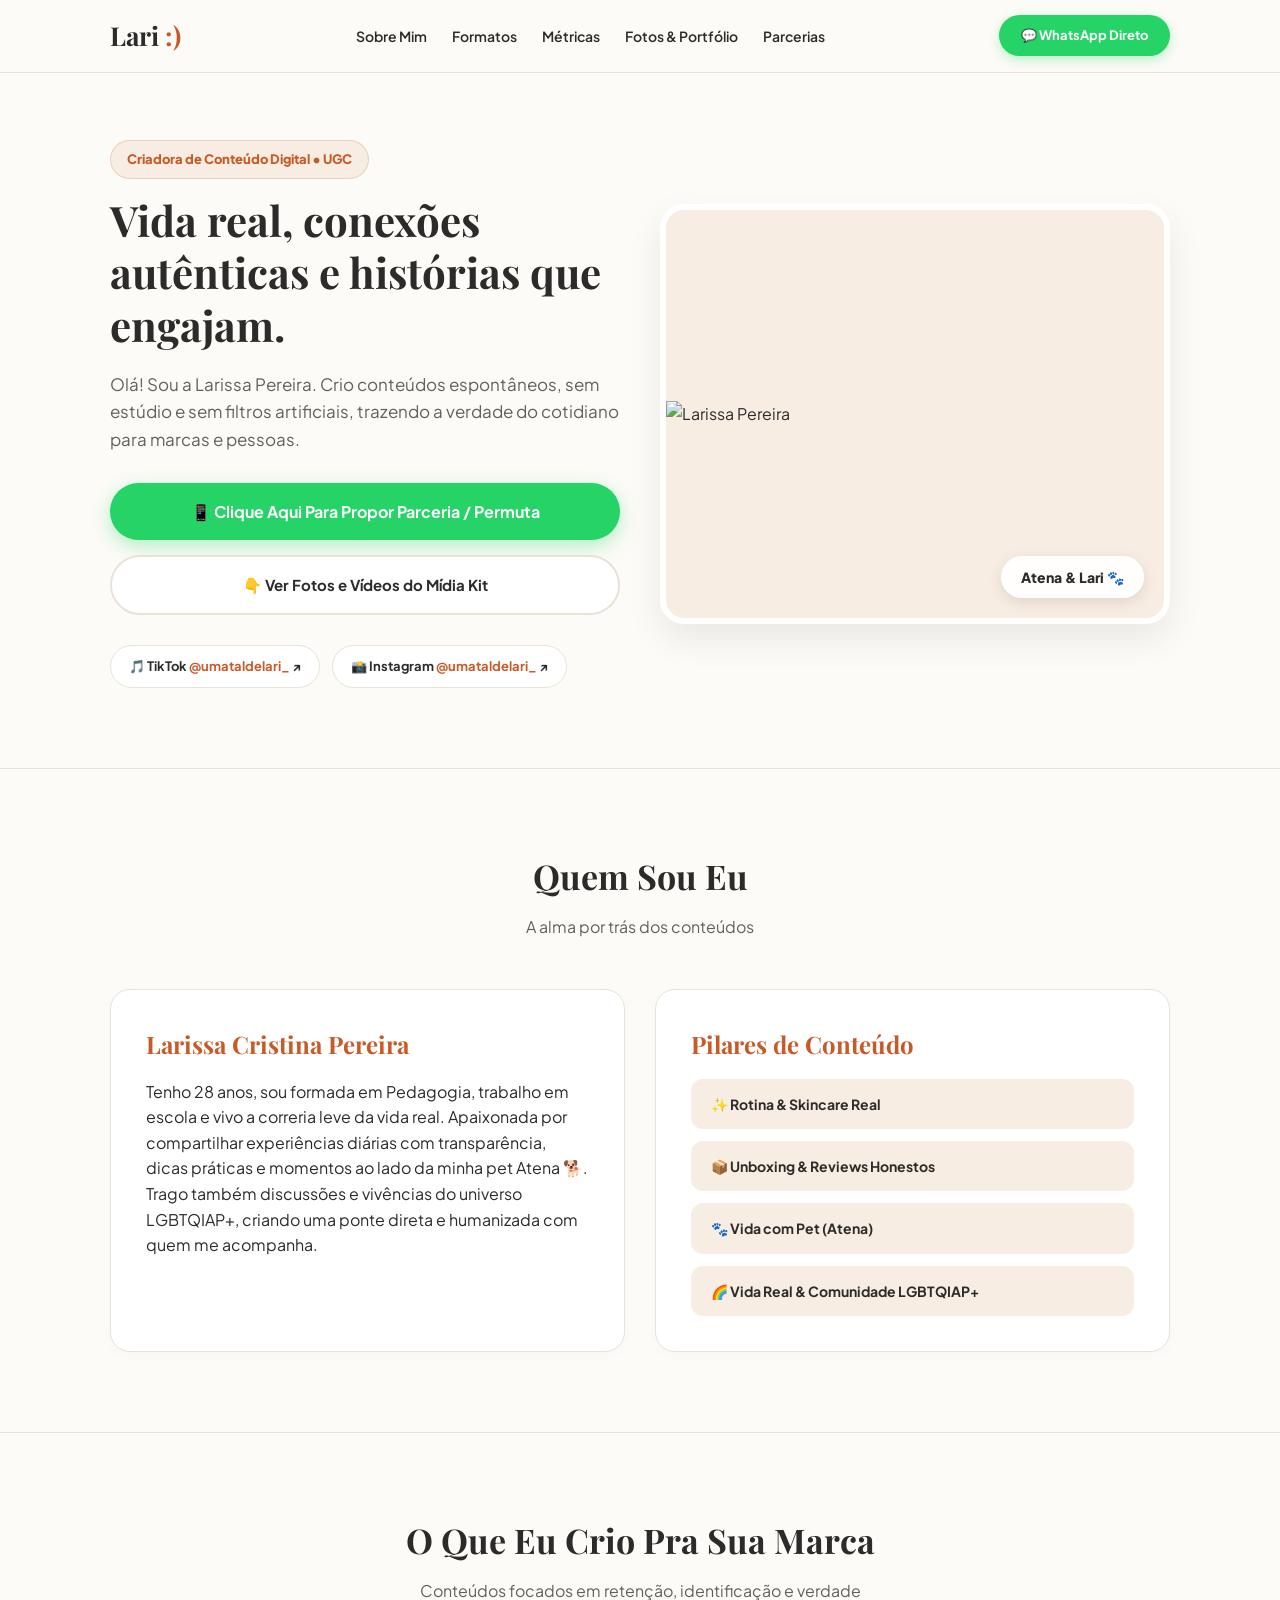
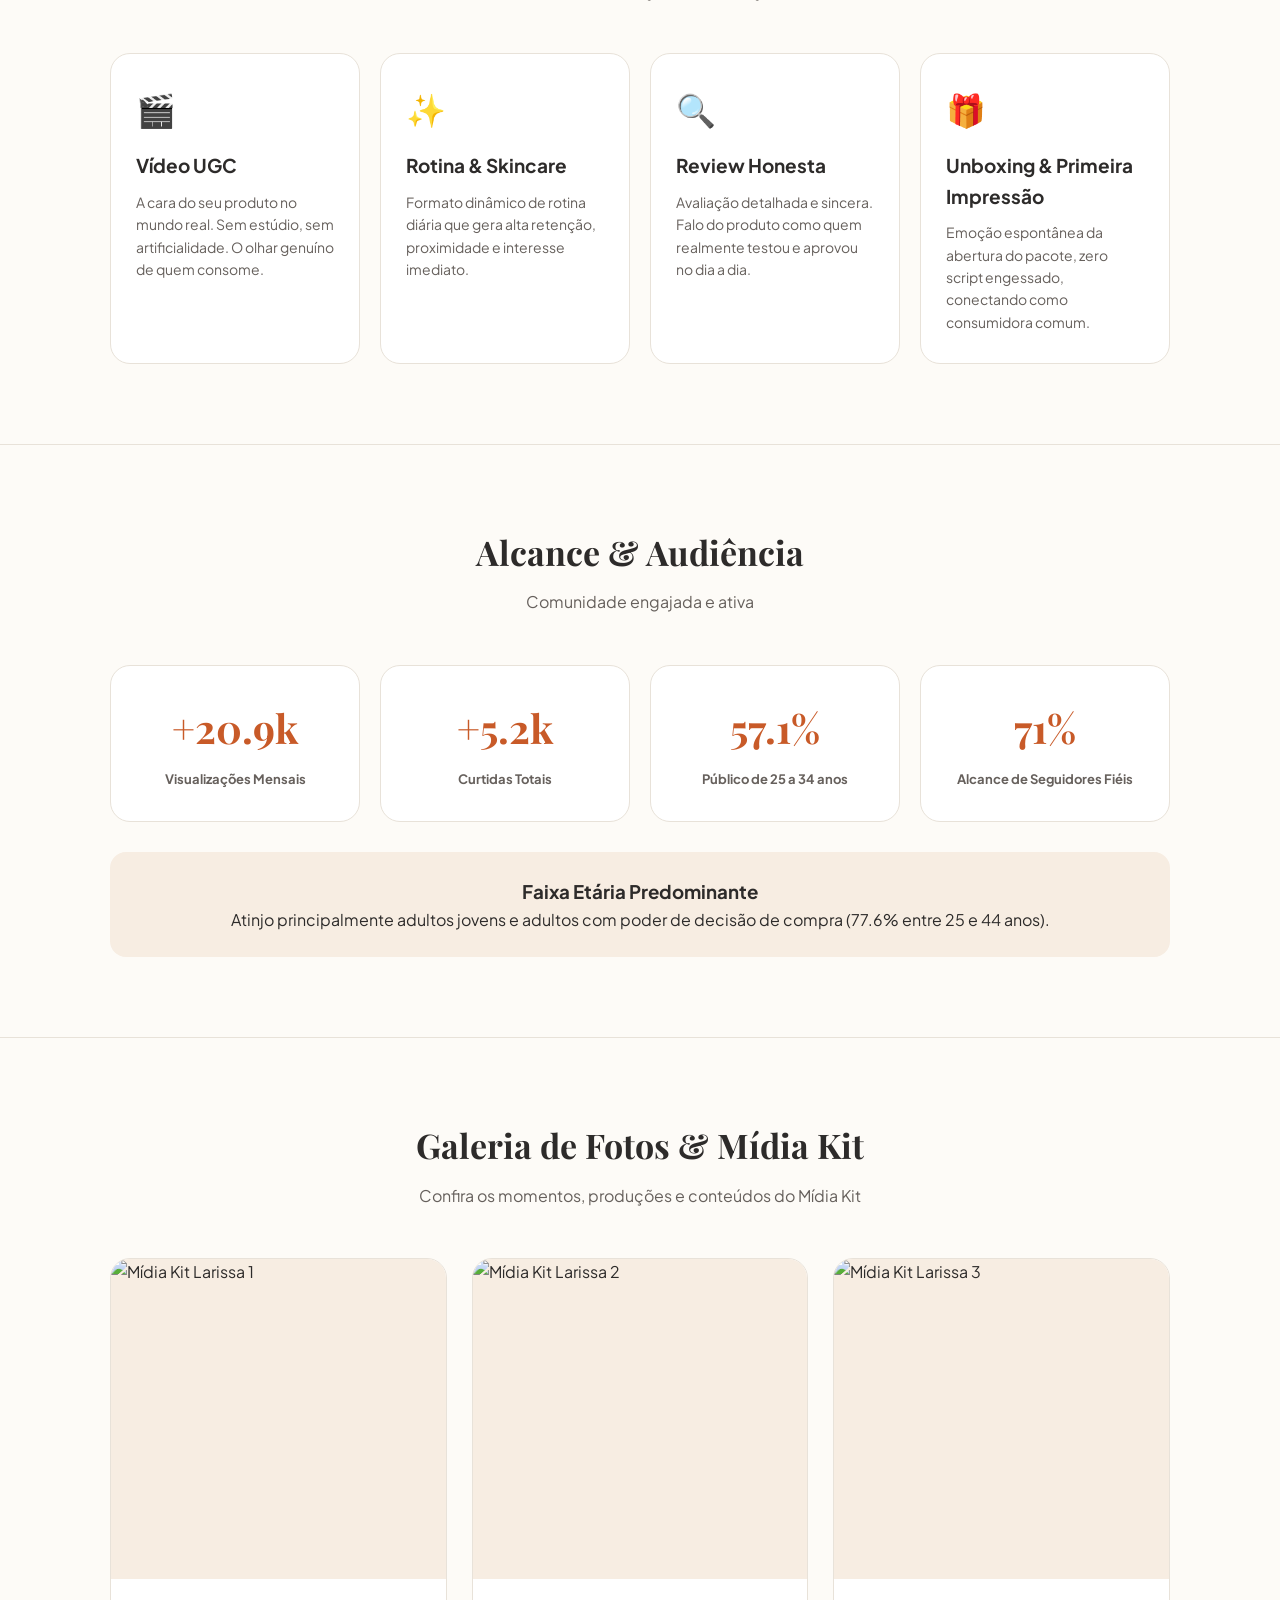
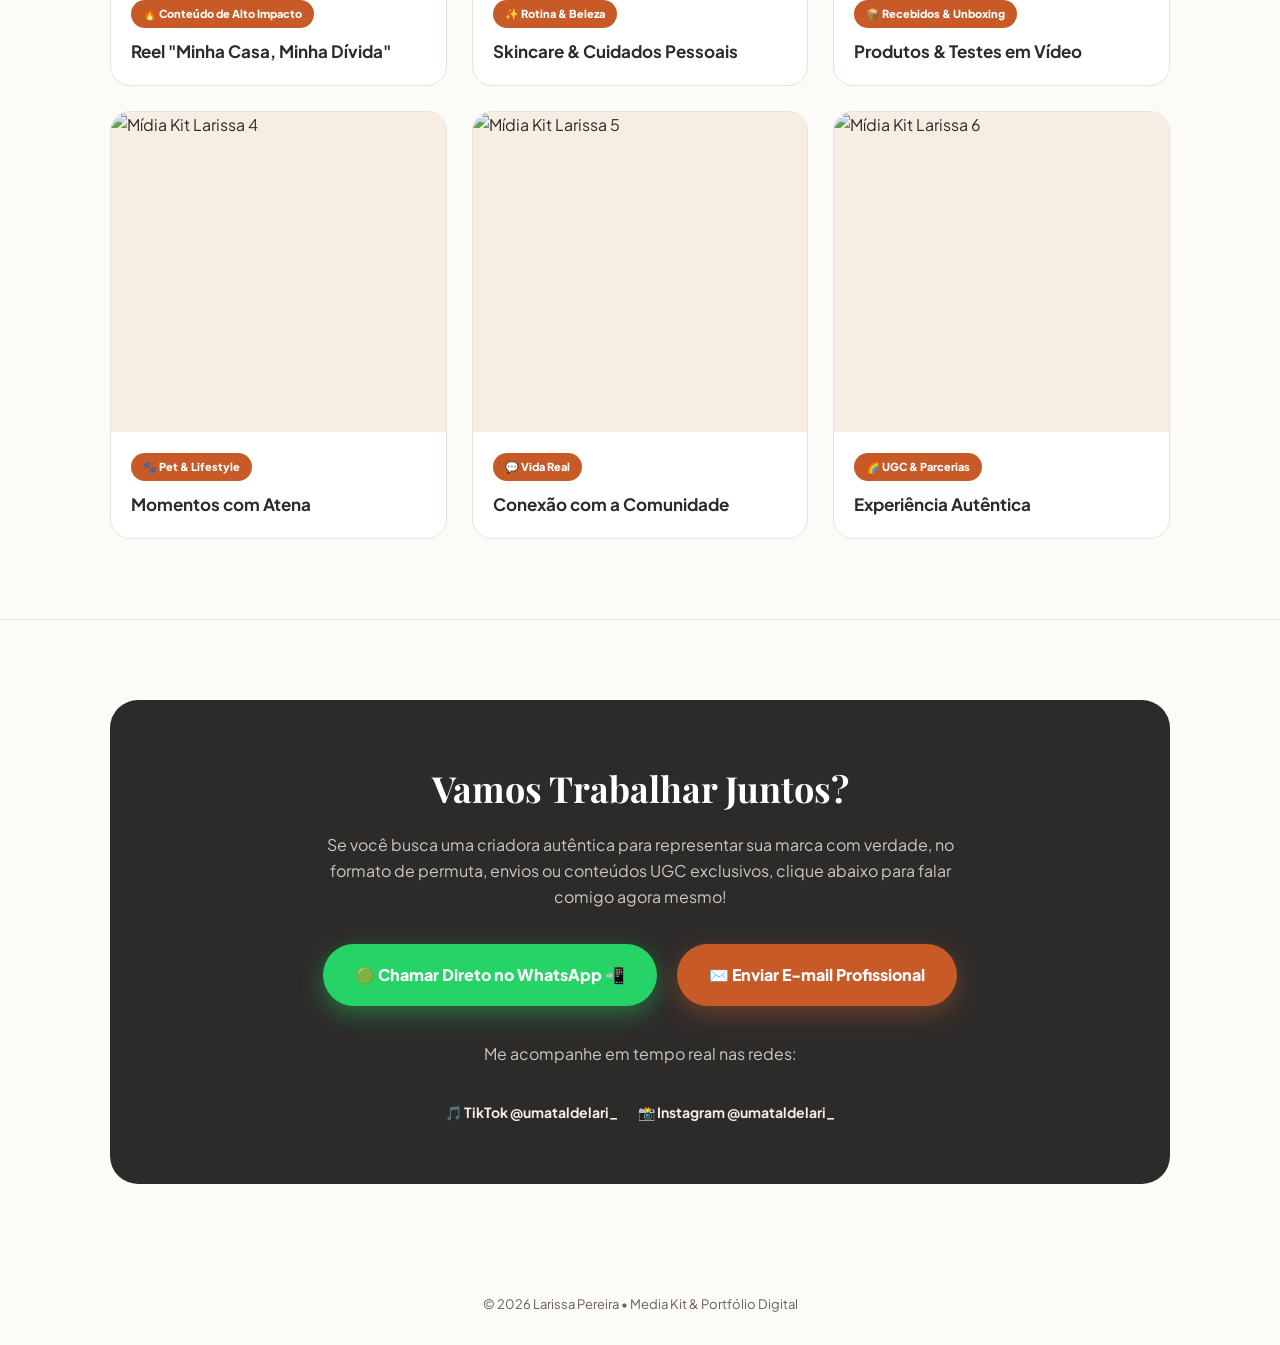
==== index.html.html @ 00188f64 "Add files via upload" ====
<!DOCTYPE html>
<html lang="pt-BR">
<head>
    <meta charset="UTF-8">
    <meta name="viewport" content="width=device-width, initial-scale=1.0">
    <title>Larissa Pereira | Media Kit & Portfólio Digital</title>
    <link rel="preconnect" href="https://fonts.googleapis.com">
    <link rel="preconnect" href="https://fonts.gstatic.com" crossorigin>
    <link href="https://fonts.googleapis.com/css2?family=Plus+Jakarta+Sans:wght@400;600;700;800&family=Playfair+Display:ital,wght@0,700;1,600&display=swap" rel="stylesheet">
    <link rel="stylesheet" href="style.css?v=3.0">
</head>
<body>

    <!-- NAVBAR -->
    <nav class="navbar">
        <div class="nav-container">
            <a href="#hero" class="nav-logo">Lari <span>:)</span></a>
            <ul class="nav-links">
                <li><a href="#sobre">Sobre Mim</a></li>
                <li><a href="#conteudo">Formatos</a></li>
                <li><a href="#metricas">Métricas</a></li>
                <li><a href="#galeria">Fotos & Portfólio</a></li>
                <li><a href="#parcerias">Parcerias</a></li>
            </ul>
            <a href="https://wa.me/5511933376842?text=Ol%C3%A1%20Lari!%20Vim%20pelo%20seu%20Media%20Kit%20e%20quero%20conversar%20sobre%20uma%20parceria." target="_blank" class="nav-btn pulse-btn">💬 WhatsApp Direto</a>
        </div>
    </nav>

    <!-- HERO SECTION -->
    <section id="hero" class="hero-section">
        <div class="container hero-grid">
            <div class="hero-text">
                <span class="badge">Criadora de Conteúdo Digital • UGC</span>
                <h1>Vida real, conexões autênticas e histórias que engajam.</h1>
                <p>Olá! Sou a Larissa Pereira. Crio conteúdos espontâneos, sem estúdio e sem filtros artificiais, trazendo a verdade do cotidiano para marcas e pessoas.</p>
                
                <div class="hero-btns">
                    <a href="https://wa.me/5511933376842?text=Ol%C3%A1%20Lari!%20Quero%20propor%20uma%20parceria/permuta." target="_blank" class="btn btn-whatsapp-cta">
                        📱 Clique Aqui Para Propor Parceria / Permuta
                    </a>
                    <a href="#galeria" class="btn btn-secondary">
                        👇 Ver Fotos e Vídeos do Mídia Kit
                    </a>
                </div>

                <div class="social-pills">
                    <a href="https://www.tiktok.com/@umataldelari_" target="_blank" class="pill tiktok-pill">
                        🎵 TikTok <span>@umataldelari_</span> ↗
                    </a>
                    <a href="https://www.instagram.com/umataldelari_" target="_blank" class="pill instagram-pill">
                        📸 Instagram <span>@umataldelari_</span> ↗
                    </a>
                </div>
            </div>

            <div class="hero-card">
                <div class="hero-img-wrapper">
                    <img src="foto-larissa.jpg" alt="Larissa Pereira" class="hero-img" onerror="this.onerror=null; this.src='https://images.unsplash.com/photo-1534528741775-53994a69daeb?auto=format&fit=crop&w=800&q=80';">
                    <div class="hero-tag">Atena & Lari 🐾</div>
                </div>
            </div>
        </div>
    </section>

    <!-- SOBRE MIM -->
    <section id="sobre" class="section sobre-section">
        <div class="container">
            <div class="section-title">
                <h2>Quem Sou Eu</h2>
                <p>A alma por trás dos conteúdos</p>
            </div>
            <div class="sobre-grid">
                <div class="sobre-box">
                    <h3>Larissa Cristina Pereira</h3>
                    <p>Tenho 28 anos, sou formada em Pedagogia, trabalho em escola e vivo a correria leve da vida real. Apaixonada por compartilhar experiências diárias com transparência, dicas práticas e momentos ao lado da minha pet Atena 🐕.</p>
                    <p>Trago também discussões e vivências do universo LGBTQIAP+, criando uma ponte direta e humanizada com quem me acompanha.</p>
                </div>
                <div class="pilares-box">
                    <h3>Pilares de Conteúdo</h3>
                    <div class="pilares-list">
                        <div class="pilar-item">✨ Rotina & Skincare Real</div>
                        <div class="pilar-item">📦 Unboxing & Reviews Honestos</div>
                        <div class="pilar-item">🐾 Vida com Pet (Atena)</div>
                        <div class="pilar-item">🌈 Vida Real & Comunidade LGBTQIAP+</div>
                    </div>
                </div>
            </div>
        </div>
    </section>

    <!-- FORMATOS DE CONTEÚDO -->
    <section id="conteudo" class="section conteudo-section">
        <div class="container">
            <div class="section-title">
                <h2>O Que Eu Crio Pra Sua Marca</h2>
                <p>Conteúdos focados em retenção, identificação e verdade</p>
            </div>
            <div class="cards-grid">
                <div class="card">
                    <div class="card-icon">🎬</div>
                    <h3>Vídeo UGC</h3>
                    <p>A cara do seu produto no mundo real. Sem estúdio, sem artificialidade. O olhar genuíno de quem consome.</p>
                </div>
                <div class="card">
                    <div class="card-icon">✨</div>
                    <h3>Rotina & Skincare</h3>
                    <p>Formato dinâmico de rotina diária que gera alta retenção, proximidade e interesse imediato.</p>
                </div>
                <div class="card">
                    <div class="card-icon">🔍</div>
                    <h3>Review Honesta</h3>
                    <p>Avaliação detalhada e sincera. Falo do produto como quem realmente testou e aprovou no dia a dia.</p>
                </div>
                <div class="card">
                    <div class="card-icon">🎁</div>
                    <h3>Unboxing & Primeira Impressão</h3>
                    <p>Emoção espontânea da abertura do pacote, zero script engessado, conectando como consumidora comum.</p>
                </div>
            </div>
        </div>
    </section>

    <!-- MÉTRICAS -->
    <section id="metricas" class="section metricas-section">
        <div class="container">
            <div class="section-title">
                <h2>Alcance & Audiência</h2>
                <p>Comunidade engajada e ativa</p>
            </div>
            <div class="stats-grid">
                <div class="stat-card">
                    <span class="stat-number">+20.9k</span>
                    <span class="stat-label">Visualizações Mensais</span>
                </div>
                <div class="stat-card">
                    <span class="stat-number">+5.2k</span>
                    <span class="stat-label">Curtidas Totais</span>
                </div>
                <div class="stat-card">
                    <span class="stat-number">57.1%</span>
                    <span class="stat-label">Público de 25 a 34 anos</span>
                </div>
                <div class="stat-card">
                    <span class="stat-number">71%</span>
                    <span class="stat-label">Alcance de Seguidores Fiéis</span>
                </div>
            </div>
            <div class="demo-box">
                <h3>Faixa Etária Predominante</h3>
                <p>Atinjo principalmente adultos jovens e adultos com poder de decisão de compra (77.6% entre 25 e 44 anos).</p>
            </div>
        </div>
    </section>

    <!-- GALERIA COMPLETA DE FOTOS DO MEDIA KIT -->
    <section id="galeria" class="section galeria-section">
        <div class="container">
            <div class="section-title">
                <h2>Galeria de Fotos & Mídia Kit</h2>
                <p>Confira os momentos, produções e conteúdos do Mídia Kit</p>
            </div>
            
            <div class="media-kit-gallery">
                <div class="gallery-item">
                    <div class="img-box">
                        <img src="foto-1.jpg" alt="Mídia Kit Larissa 1" onerror="this.onerror=null; this.src='https://images.unsplash.com/photo-1517841905240-472988babdf9?auto=format&fit=crop&w=600&q=80';">
                    </div>
                    <div class="img-caption">
                        <span class="tag-badge">🔥 Conteúdo de Alto Impacto</span>
                        <h4>Reel "Minha Casa, Minha Dívida"</h4>
                    </div>
                </div>

                <div class="gallery-item">
                    <div class="img-box">
                        <img src="foto-2.jpg" alt="Mídia Kit Larissa 2" onerror="this.onerror=null; this.src='https://images.unsplash.com/photo-1522337360788-8b13dee7a37e?auto=format&fit=crop&w=600&q=80';">
                    </div>
                    <div class="img-caption">
                        <span class="tag-badge">✨ Rotina & Beleza</span>
                        <h4>Skincare & Cuidados Pessoais</h4>
                    </div>
                </div>

                <div class="gallery-item">
                    <div class="img-box">
                        <img src="foto-3.jpg" alt="Mídia Kit Larissa 3" onerror="this.onerror=null; this.src='https://images.unsplash.com/photo-1526947425960-945c6e72858f?auto=format&fit=crop&w=600&q=80';">
                    </div>
                    <div class="img-caption">
                        <span class="tag-badge">📦 Recebidos & Unboxing</span>
                        <h4>Produtos & Testes em Vídeo</h4>
                    </div>
                </div>

                <div class="gallery-item">
                    <div class="img-box">
                        <img src="foto-4.jpg" alt="Mídia Kit Larissa 4" onerror="this.onerror=null; this.src='https://images.unsplash.com/photo-1544005313-94ddf0286df2?auto=format&fit=crop&w=600&q=80';">
                    </div>
                    <div class="img-caption">
                        <span class="tag-badge">🐾 Pet & Lifestyle</span>
                        <h4>Momentos com Atena</h4>
                    </div>
                </div>

                <div class="gallery-item">
                    <div class="img-box">
                        <img src="foto-5.jpg" alt="Mídia Kit Larissa 5" onerror="this.onerror=null; this.src='https://images.unsplash.com/photo-1494790108377-be9c29b29330?auto=format&fit=crop&w=600&q=80';">
                    </div>
                    <div class="img-caption">
                        <span class="tag-badge">💬 Vida Real</span>
                        <h4>Conexão com a Comunidade</h4>
                    </div>
                </div>

                <div class="gallery-item">
                    <div class="img-box">
                        <img src="foto-6.jpg" alt="Mídia Kit Larissa 6" onerror="this.onerror=null; this.src='https://images.unsplash.com/photo-1534528741775-53994a69daeb?auto=format&fit=crop&w=600&q=80';">
                    </div>
                    <div class="img-caption">
                        <span class="tag-badge">🌈 UGC & Parcerias</span>
                        <h4>Experiência Autêntica</h4>
                    </div>
                </div>
            </div>
        </div>
    </section>

    <!-- OPORTUNIDADES DE PARCERIA & CONTATO -->
    <section id="parcerias" class="section parcerias-section">
        <div class="container">
            <div class="cta-box">
                <h2>Vamos Trabalhar Juntos?</h2>
                <p>Se você busca uma criadora autêntica para representar sua marca com verdade, no formato de permuta, envios ou conteúdos UGC exclusivos, clique abaixo para falar comigo agora mesmo!</p>
                
                <div class="contact-methods">
                    <a href="https://wa.me/5511933376842?text=Ol%C3%A1%20Lari!%20Vim%20pelo%20seu%20Media%20Kit." class="contact-btn whatsapp-highlight" target="_blank">
                        🟢 Chamar Direto no WhatsApp 📲
                    </a>
                    <a href="mailto:umataldelaris@gmail.com" class="contact-btn email-highlight">
                        ✉️ Enviar E-mail Profissional
                    </a>
                </div>

                <div class="social-footer">
                    <p>Me acompanhe em tempo real nas redes:</p>
                    <div class="social-links-footer">
                        <a href="https://www.tiktok.com/@umataldelari_" target="_blank">🎵 TikTok @umataldelari_</a>
                        <a href="https://www.instagram.com/umataldelari_" target="_blank">📸 Instagram @umataldelari_</a>
                    </div>
                </div>
            </div>
        </div>
    </section>

    <footer>
        <p>© 2026 Larissa Pereira • Media Kit & Portfólio Digital</p>
    </footer>

    <script src="script.js"></script>
</body>
</html>
---- style.css ----
/* ESTILOS REVISADOS E EXCLUSIVOS - MEDIA KIT LARISSA PEREIRA */
:root {
    --bg-color: #FDFBF7;
    --card-bg: #FFFFFF;
    --primary-color: #C85A28; /* Terracota Vibrante */
    --primary-dark: #A3431A;
    --whatsapp-green: #25D366;
    --whatsapp-dark: #1EBE5A;
    --text-color: #2D2B2A;
    --text-muted: #66605C;
    --accent-light: #F7EDE2;
    --border-color: #E8E2D9;
    --font-heading: 'Playfair Display', serif;
    --font-body: 'Plus Jakarta Sans', sans-serif;
}

* {
    margin: 0;
    padding: 0;
    box-sizing: border-box;
}

html {
    scroll-behavior: smooth;
}

body {
    background-color: var(--bg-color) !important;
    color: var(--text-color) !important;
    font-family: var(--font-body);
    line-height: 1.6;
}

.container {
    max-width: 1100px;
    margin: 0 auto;
    padding: 0 20px;
}

/* NAVBAR */
.navbar {
    position: fixed;
    top: 0;
    left: 0;
    width: 100%;
    background: rgba(253, 251, 247, 0.98);
    backdrop-filter: blur(10px);
    border-bottom: 1px solid var(--border-color);
    z-index: 1000;
    padding: 15px 0;
}

.nav-container {
    display: flex;
    justify-content: space-between;
    align-items: center;
    max-width: 1100px;
    margin: 0 auto;
    padding: 0 20px;
}

.nav-logo {
    font-family: var(--font-heading);
    font-size: 26px;
    font-weight: 700;
    color: var(--text-color);
    text-decoration: none;
}

.nav-logo span {
    color: var(--primary-color);
}

.nav-links {
    display: flex;
    list-style: none;
    gap: 25px;
}

.nav-links a {
    text-decoration: none;
    color: var(--text-color);
    font-weight: 600;
    font-size: 14px;
    transition: color 0.3s;
}

.nav-links a:hover {
    color: var(--primary-color);
}

.nav-btn {
    background-color: var(--whatsapp-green) !important;
    color: white !important;
    padding: 10px 22px;
    border-radius: 30px;
    text-decoration: none;
    font-weight: 700;
    font-size: 13px;
    box-shadow: 0 4px 12px rgba(37, 211, 102, 0.3);
    transition: all 0.3s ease;
}

.nav-btn:hover {
    background-color: var(--whatsapp-dark) !important;
    transform: translateY(-2px);
}

/* HERO SECTION */
.hero-section {
    padding: 140px 0 80px 0;
}

.hero-grid {
    display: grid;
    grid-template-columns: 1fr 1fr;
    gap: 40px;
    align-items: center;
}

.badge {
    background-color: var(--accent-light);
    color: var(--primary-color);
    padding: 8px 16px;
    border-radius: 20px;
    font-size: 13px;
    font-weight: 800;
    display: inline-block;
    margin-bottom: 15px;
    border: 1px solid rgba(200, 90, 40, 0.2);
}

.hero-text h1 {
    font-family: var(--font-heading);
    font-size: 42px;
    line-height: 1.25;
    margin-bottom: 20px;
    color: var(--text-color);
}

.hero-text p {
    font-size: 17px;
    color: var(--text-muted);
    margin-bottom: 30px;
}

.hero-btns {
    display: flex;
    flex-direction: column;
    gap: 15px;
    margin-bottom: 30px;
}

.btn {
    padding: 16px 28px;
    border-radius: 30px;
    text-decoration: none;
    font-weight: 700;
    font-size: 15px;
    text-align: center;
    transition: all 0.3s ease;
    display: inline-block;
}

.btn-whatsapp-cta {
    background-color: var(--whatsapp-green) !important;
    color: white !important;
    box-shadow: 0 6px 20px rgba(37, 211, 102, 0.35);
    font-size: 16px;
}

.btn-whatsapp-cta:hover {
    background-color: var(--whatsapp-dark) !important;
    transform: translateY(-3px);
    box-shadow: 0 8px 25px rgba(37, 211, 102, 0.45);
}

.btn-secondary {
    background-color: #FFFFFF !important;
    border: 2px solid var(--border-color) !important;
    color: var(--text-color) !important;
}

.btn-secondary:hover {
    border-color: var(--primary-color) !important;
    color: var(--primary-color) !important;
    background-color: var(--accent-light) !important;
}

/* SOCIAL PILLS */
.social-pills {
    display: flex;
    gap: 12px;
    flex-wrap: wrap;
}

.pill {
    padding: 10px 18px;
    border-radius: 25px;
    background: #FFFFFF;
    border: 1px solid var(--border-color);
    color: var(--text-color) !important;
    text-decoration: none;
    font-size: 13px;
    font-weight: 700;
    transition: all 0.3s;
}

.pill span {
    color: var(--primary-color);
}

.pill:hover {
    border-color: var(--primary-color);
    transform: translateY(-2px);
    box-shadow: 0 4px 10px rgba(0,0,0,0.05);
}

/* HERO IMAGE WRAPPER */
.hero-img-wrapper {
    position: relative;
    border-radius: 24px;
    overflow: hidden;
    background: var(--accent-light);
    min-height: 420px;
    display: flex;
    align-items: center;
    justify-content: center;
    border: 6px solid #fff;
    box-shadow: 0 15px 35px rgba(0,0,0,0.08);
}

.hero-img {
    width: 100%;
    height: 100%;
    max-height: 500px;
    object-fit: cover;
    display: block;
}

.hero-tag {
    position: absolute;
    bottom: 20px;
    right: 20px;
    background: rgba(255,255,255,0.95);
    padding: 10px 20px;
    border-radius: 30px;
    font-size: 14px;
    font-weight: 800;
    box-shadow: 0 4px 15px rgba(0,0,0,0.1);
}

/* SECTIONS COMMON */
.section {
    padding: 80px 0;
    border-top: 1px solid var(--border-color);
}

.section-title {
    text-align: center;
    margin-bottom: 50px;
}

.section-title h2 {
    font-family: var(--font-heading);
    font-size: 34px;
    margin-bottom: 10px;
}

.section-title p {
    color: var(--text-muted);
    font-size: 16px;
}

/* SOBRE */
.sobre-grid {
    display: grid;
    grid-template-columns: 1fr 1fr;
    gap: 30px;
}

.sobre-box, .pilares-box {
    background: var(--card-bg);
    padding: 35px;
    border-radius: 20px;
    border: 1px solid var(--border-color);
    box-shadow: 0 4px 15px rgba(0,0,0,0.02);
}

.sobre-box h3, .pilares-box h3 {
    font-family: var(--font-heading);
    font-size: 24px;
    margin-bottom: 15px;
    color: var(--primary-color);
}

.pilares-list {
    display: flex;
    flex-direction: column;
    gap: 12px;
    margin-top: 15px;
}

.pilar-item {
    background: var(--accent-light);
    padding: 14px 20px;
    border-radius: 12px;
    font-weight: 700;
    font-size: 14px;
}

/* CARDS CONTEÚDO */
.cards-grid {
    display: grid;
    grid-template-columns: repeat(auto-fit, minmax(230px, 1fr));
    gap: 20px;
}

.card {
    background: var(--card-bg);
    padding: 30px 25px;
    border-radius: 20px;
    border: 1px solid var(--border-color);
    transition: transform 0.3s;
}

.card:hover {
    transform: translateY(-5px);
    border-color: var(--primary-color);
}

.card-icon {
    font-size: 32px;
    margin-bottom: 15px;
}

.card h3 {
    font-size: 19px;
    margin-bottom: 10px;
}

.card p {
    font-size: 14px;
    color: var(--text-muted);
}

/* MÉTRICAS */
.stats-grid {
    display: grid;
    grid-template-columns: repeat(auto-fit, minmax(200px, 1fr));
    gap: 20px;
    margin-bottom: 30px;
}

.stat-card {
    background: var(--card-bg);
    padding: 30px 20px;
    border-radius: 20px;
    text-align: center;
    border: 1px solid var(--border-color);
}

.stat-number {
    display: block;
    font-family: var(--font-heading);
    font-size: 40px;
    font-weight: 700;
    color: var(--primary-color);
    margin-bottom: 5px;
}

.stat-label {
    font-size: 13px;
    color: var(--text-muted);
    font-weight: 700;
}

.demo-box {
    background: var(--accent-light);
    padding: 25px;
    border-radius: 16px;
    text-align: center;
}

/* GALERIA DE FOTOS DO MEDIA KIT */
.media-kit-gallery {
    display: grid;
    grid-template-columns: repeat(auto-fit, minmax(320px, 1fr));
    gap: 25px;
}

.gallery-item {
    background: var(--card-bg);
    border-radius: 20px;
    overflow: hidden;
    border: 1px solid var(--border-color);
    transition: all 0.3s ease;
}

.gallery-item:hover {
    transform: translateY(-5px);
    box-shadow: 0 10px 25px rgba(0,0,0,0.08);
}

.img-box {
    width: 100%;
    height: 320px;
    overflow: hidden;
    background: var(--accent-light);
}

.img-box img {
    width: 100%;
    height: 100%;
    object-fit: cover;
    transition: transform 0.5s ease;
}

.gallery-item:hover .img-box img {
    transform: scale(1.05);
}

.img-caption {
    padding: 20px;
}

.tag-badge {
    background: var(--primary-color);
    color: white;
    font-size: 11px;
    font-weight: 800;
    padding: 5px 12px;
    border-radius: 15px;
    display: inline-block;
    margin-bottom: 10px;
}

.img-caption h4 {
    font-size: 17px;
    color: var(--text-color);
}

/* PARCERIAS & CTA */
.cta-box {
    background: #2D2B2A;
    color: white;
    padding: 60px 30px;
    border-radius: 28px;
    text-align: center;
}

.cta-box h2 {
    font-family: var(--font-heading);
    font-size: 36px;
    margin-bottom: 15px;
}

.cta-box p {
    color: #CCC6C0;
    max-width: 650px;
    margin: 0 auto 35px auto;
    font-size: 16px;
}

.contact-methods {
    display: flex;
    justify-content: center;
    gap: 20px;
    flex-wrap: wrap;
    margin-bottom: 35px;
}

.contact-btn {
    padding: 18px 32px;
    border-radius: 40px;
    text-decoration: none;
    font-weight: 800;
    font-size: 16px;
    transition: all 0.3s ease;
}

.whatsapp-highlight {
    background: var(--whatsapp-green) !important;
    color: white !important;
    box-shadow: 0 8px 25px rgba(37, 211, 102, 0.4);
}

.whatsapp-highlight:hover {
    background: var(--whatsapp-dark) !important;
    transform: scale(1.05);
}

.email-highlight {
    background: var(--primary-color) !important;
    color: white !important;
    box-shadow: 0 8px 25px rgba(200, 90, 40, 0.4);
}

.email-highlight:hover {
    background: var(--primary-dark) !important;
    transform: scale(1.05);
}

.social-footer {
    font-size: 14px;
    color: #AAA39C;
}

.social-links-footer {
    display: flex;
    justify-content: center;
    gap: 20px;
    margin-top: 10px;
}

.social-links-footer a {
    color: #F7EDE2 !important;
    text-decoration: none;
    font-weight: 700;
}

footer {
    text-align: center;
    padding: 30px;
    font-size: 13px;
    color: var(--text-muted);
}

/* RESPONSIVO */
@media (max-width: 768px) {
    .nav-links { display: none; }
    .hero-grid, .sobre-grid { grid-template-columns: 1fr; }
    .hero-text h1 { font-size: 32px; }
    .hero-btns { width: 100%; }
    .btn { width: 100%; }
}
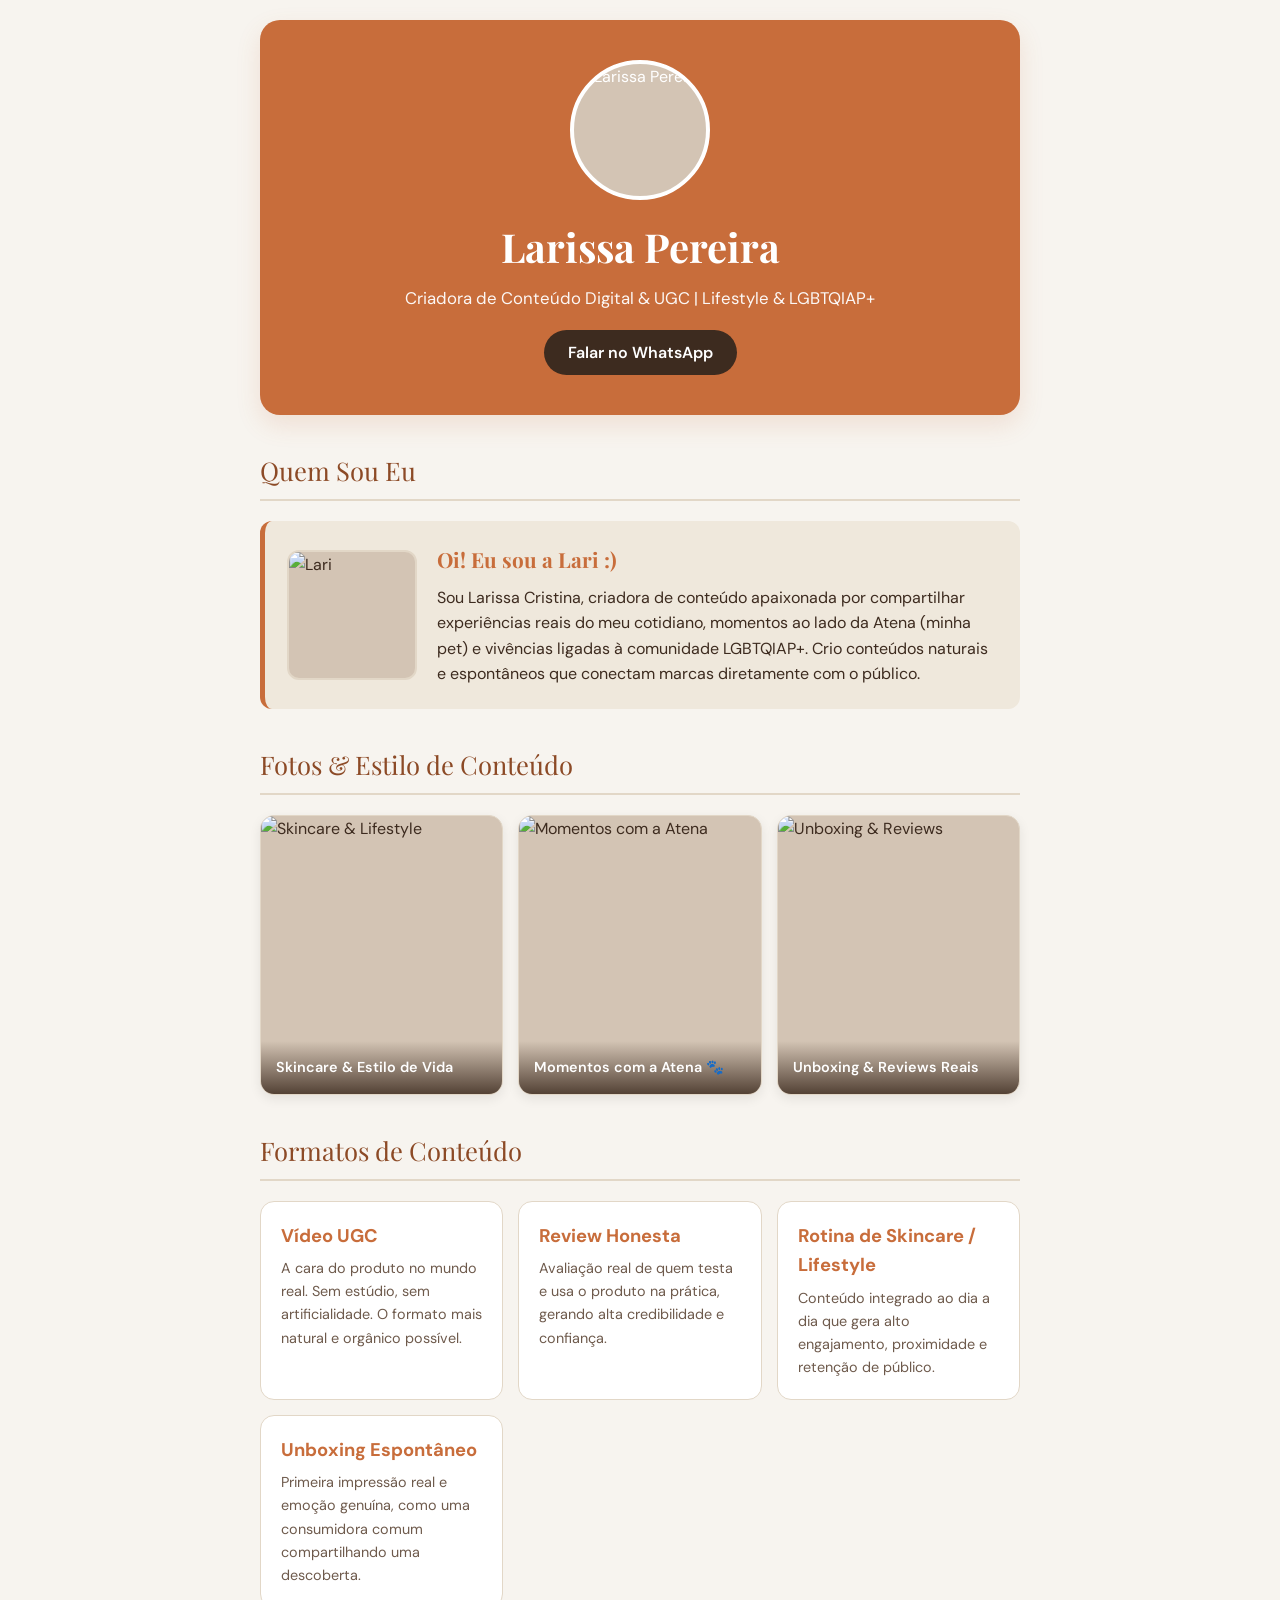
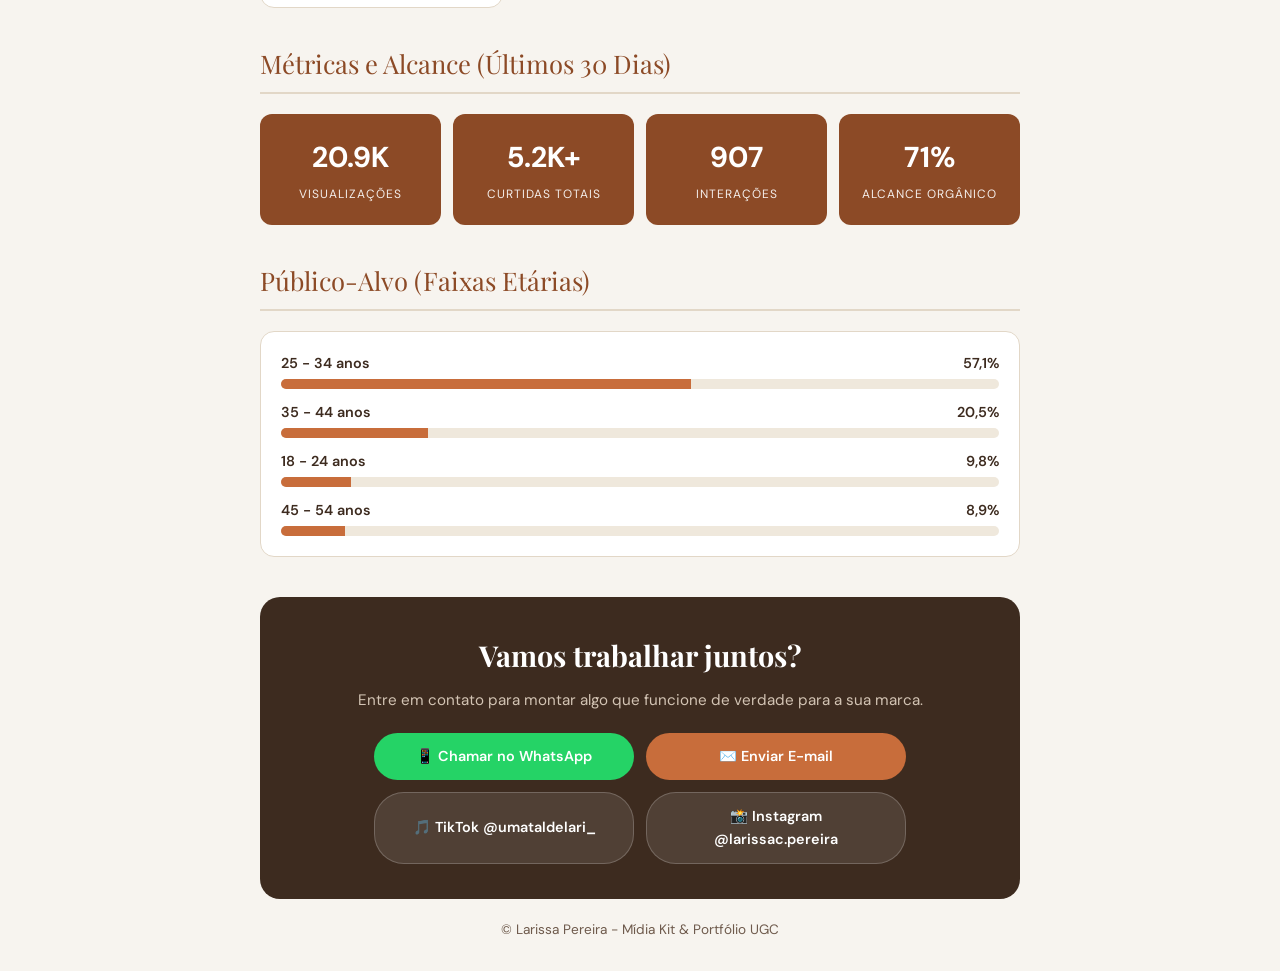
==== commit 8ea330e1: "Add files via upload" ====
--- a/index.html.html
+++ b/index.html.html
@@ -3,258 +3,391 @@
 <head>
     <meta charset="UTF-8">
     <meta name="viewport" content="width=device-width, initial-scale=1.0">
-    <title>Larissa Pereira | Media Kit & Portfólio Digital</title>
+    <title>Larissa Pereira | Mídia Kit & Portfólio UGC</title>
+    <!-- Google Fonts -->
     <link rel="preconnect" href="https://fonts.googleapis.com">
     <link rel="preconnect" href="https://fonts.gstatic.com" crossorigin>
-    <link href="https://fonts.googleapis.com/css2?family=Plus+Jakarta+Sans:wght@400;600;700;800&family=Playfair+Display:ital,wght@0,700;1,600&display=swap" rel="stylesheet">
-    <link rel="stylesheet" href="style.css?v=3.0">
+    <link href="https://fonts.googleapis.com/css2?family=DM+Sans:ital,opsz,wght@0,9..40,100..1000;1,9..40,100..1000&family=Playfair+Display:ital,wght@0,400..900;1,400..900&display=swap" rel="stylesheet">
+    <style>
+        :root {
+            --bg-color: #F7F4EF;
+            --card-bg: #EFE8DC;
+            --white: #FFFFFF;
+            --accent-terracotta: #C86D3B;
+            --accent-dark: #8C4A26;
+            --text-main: #3D2B1F;
+            --text-muted: #6E5A4C;
+            --border-color: #E2D7C7;
+        }
+
+        * { box-sizing: border-box; margin: 0; padding: 0; }
+
+        body {
+            font-family: 'DM Sans', sans-serif;
+            background-color: var(--bg-color);
+            color: var(--text-main);
+            line-height: 1.6;
+        }
+
+        .wrapper {
+            max-width: 800px;
+            margin: 0 auto;
+            padding: 20px;
+        }
+
+        /* Header com Foto de Perfil */
+        header {
+            background-color: var(--accent-terracotta);
+            color: var(--white);
+            text-align: center;
+            padding: 40px 20px;
+            border-radius: 20px;
+            margin-bottom: 30px;
+            box-shadow: 0 10px 25px rgba(200, 109, 59, 0.15);
+        }
+
+        .profile-img-container {
+            width: 140px;
+            height: 140px;
+            margin: 0 auto 15px auto;
+            border-radius: 50%;
+            border: 4px solid var(--white);
+            overflow: hidden;
+            background-color: #D3C4B4;
+            display: flex;
+            align-items: center;
+            justify-content: center;
+        }
+
+        .profile-img-container img {
+            width: 100%;
+            height: 100%;
+            object-fit: cover;
+        }
+
+        header h1 {
+            font-family: 'Playfair Display', serif;
+            font-size: 2.5rem;
+            font-weight: 700;
+            margin-bottom: 6px;
+        }
+
+        header p { font-size: 1.05rem; opacity: 0.95; }
+
+        .cta-header {
+            display: inline-block;
+            margin-top: 18px;
+            background-color: var(--text-main);
+            color: var(--white);
+            padding: 10px 24px;
+            border-radius: 30px;
+            text-decoration: none;
+            font-weight: 600;
+        }
+
+        .section-title {
+            font-family: 'Playfair Display', serif;
+            font-size: 1.6rem;
+            color: var(--accent-dark);
+            border-bottom: 2px solid var(--border-color);
+            padding-bottom: 8px;
+            margin: 35px 0 20px 0;
+        }
+
+        /* Sobre */
+        .about-card {
+            background-color: var(--card-bg);
+            border-left: 5px solid var(--accent-terracotta);
+            padding: 22px;
+            border-radius: 12px;
+            display: flex;
+            gap: 20px;
+            align-items: center;
+        }
+
+        .about-img {
+            width: 130px;
+            height: 130px;
+            border-radius: 12px;
+            object-fit: cover;
+            flex-shrink: 0;
+            border: 2px solid var(--border-color);
+            background-color: #D3C4B4;
+        }
+
+        .about-text h3 {
+            font-family: 'Playfair Display', serif;
+            font-size: 1.3rem;
+            margin-bottom: 8px;
+            color: var(--accent-terracotta);
+        }
+
+        /* Galeria */
+        .gallery-grid {
+            display: grid;
+            grid-template-columns: repeat(auto-fit, minmax(220px, 1fr));
+            gap: 15px;
+        }
+
+        .gallery-item {
+            position: relative;
+            border-radius: 14px;
+            overflow: hidden;
+            height: 280px;
+            box-shadow: 0 4px 12px rgba(0,0,0,0.08);
+            border: 1px solid var(--border-color);
+            background-color: #D3C4B4;
+        }
+
+        .gallery-item img {
+            width: 100%;
+            height: 100%;
+            object-fit: cover;
+        }
+
+        .gallery-overlay {
+            position: absolute;
+            bottom: 0;
+            left: 0;
+            right: 0;
+            background: linear-gradient(transparent, rgba(61, 43, 31, 0.85));
+            color: var(--white);
+            padding: 15px;
+            font-size: 0.9rem;
+            font-weight: 600;
+        }
+
+        /* Formatos */
+        .grid-types {
+            display: grid;
+            grid-template-columns: repeat(auto-fit, minmax(240px, 1fr));
+            gap: 15px;
+        }
+
+        .type-card {
+            background-color: var(--white);
+            border: 1px solid var(--border-color);
+            border-radius: 14px;
+            padding: 20px;
+        }
+
+        .type-card h3 { color: var(--accent-terracotta); font-size: 1.15rem; margin-bottom: 6px; }
+        .type-card p { font-size: 0.9rem; color: var(--text-muted); }
+
+        /* Métricas */
+        .grid-metrics {
+            display: grid;
+            grid-template-columns: repeat(auto-fit, minmax(150px, 1fr));
+            gap: 12px;
+        }
+
+        .metric-card {
+            background-color: var(--accent-dark);
+            color: var(--white);
+            text-align: center;
+            padding: 20px 10px;
+            border-radius: 12px;
+        }
+
+        .metric-card .number { font-size: 1.8rem; font-weight: 700; display: block; }
+        .metric-card .label { font-size: 0.75rem; text-transform: uppercase; letter-spacing: 1px; opacity: 0.9; }
+
+        /* Demografia */
+        .demographics-card {
+            background-color: var(--white);
+            border: 1px solid var(--border-color);
+            border-radius: 14px;
+            padding: 20px;
+        }
+
+        .demo-row { margin-bottom: 12px; }
+        .demo-row:last-child { margin-bottom: 0; }
+        .demo-info { display: flex; justify-content: space-between; font-size: 0.9rem; font-weight: 600; margin-bottom: 4px; }
+        .bar-bg { width: 100%; background-color: var(--card-bg); height: 10px; border-radius: 5px; overflow: hidden; }
+        .bar-fill { background-color: var(--accent-terracotta); height: 100%; }
+
+        /* Contato */
+        .contact-section {
+            background-color: var(--text-main);
+            color: var(--white);
+            padding: 35px 20px;
+            border-radius: 20px;
+            text-align: center;
+            margin-top: 40px;
+        }
+
+        .contact-section h2 { font-family: 'Playfair Display', serif; font-size: 1.8rem; margin-bottom: 10px; }
+        .contact-section p { color: #D3C4B4; margin-bottom: 20px; font-size: 0.95rem; }
+
+        .btn-group {
+            display: flex;
+            flex-wrap: wrap;
+            justify-content: center;
+            gap: 12px;
+        }
+
+        .btn {
+            display: inline-flex;
+            align-items: center;
+            justify-content: center;
+            padding: 12px 22px;
+            border-radius: 30px;
+            text-decoration: none;
+            font-weight: 600;
+            font-size: 0.9rem;
+            width: 100%;
+            max-width: 260px;
+        }
+
+        .btn-whatsapp { background-color: #25D366; color: #FFFFFF; }
+        .btn-email { background-color: var(--accent-terracotta); color: #FFFFFF; }
+        .btn-social { background-color: rgba(255, 255, 255, 0.1); color: #FFFFFF; border: 1px solid rgba(255, 255, 255, 0.2); }
+
+        footer { text-align: center; padding: 20px 0 10px 0; color: var(--text-muted); font-size: 0.85rem; }
+
+        @media (max-width: 600px) {
+            .about-card { flex-direction: column; text-align: center; }
+            .about-img { width: 110px; height: 110px; }
+            header h1 { font-size: 2.1rem; }
+            .gallery-item { height: 240px; }
+        }
+    </style>
 </head>
 <body>
 
-    <!-- NAVBAR -->
-    <nav class="navbar">
-        <div class="nav-container">
-            <a href="#hero" class="nav-logo">Lari <span>:)</span></a>
-            <ul class="nav-links">
-                <li><a href="#sobre">Sobre Mim</a></li>
-                <li><a href="#conteudo">Formatos</a></li>
-                <li><a href="#metricas">Métricas</a></li>
-                <li><a href="#galeria">Fotos & Portfólio</a></li>
-                <li><a href="#parcerias">Parcerias</a></li>
-            </ul>
-            <a href="https://wa.me/5511933376842?text=Ol%C3%A1%20Lari!%20Vim%20pelo%20seu%20Media%20Kit%20e%20quero%20conversar%20sobre%20uma%20parceria." target="_blank" class="nav-btn pulse-btn">💬 WhatsApp Direto</a>
-        </div>
-    </nav>
-
-    <!-- HERO SECTION -->
-    <section id="hero" class="hero-section">
-        <div class="container hero-grid">
-            <div class="hero-text">
-                <span class="badge">Criadora de Conteúdo Digital • UGC</span>
-                <h1>Vida real, conexões autênticas e histórias que engajam.</h1>
-                <p>Olá! Sou a Larissa Pereira. Crio conteúdos espontâneos, sem estúdio e sem filtros artificiais, trazendo a verdade do cotidiano para marcas e pessoas.</p>
-                
-                <div class="hero-btns">
-                    <a href="https://wa.me/5511933376842?text=Ol%C3%A1%20Lari!%20Quero%20propor%20uma%20parceria/permuta." target="_blank" class="btn btn-whatsapp-cta">
-                        📱 Clique Aqui Para Propor Parceria / Permuta
-                    </a>
-                    <a href="#galeria" class="btn btn-secondary">
-                        👇 Ver Fotos e Vídeos do Mídia Kit
-                    </a>
+    <div class="wrapper">
+        
+        <header>
+            <div class="profile-img-container">
+                <img src="foto-perfil.jpg" alt="Larissa Pereira">
+            </div>
+            <h1>Larissa Pereira</h1>
+            <p>Criadora de Conteúdo Digital & UGC | Lifestyle & LGBTQIAP+</p>
+            <a href="https://wa.me/5511933376842" target="_blank" class="cta-header">Falar no WhatsApp</a>
+        </header>
+
+        <div class="section-title">Quem Sou Eu</div>
+        <div class="about-card">
+            <img src="foto-sobre.jpg" alt="Lari" class="about-img">
+            <div class="about-text">
+                <h3>Oi! Eu sou a Lari :)</h3>
+                <p>Sou Larissa Cristina, criadora de conteúdo apaixonada por compartilhar experiências reais do meu cotidiano, momentos ao lado da Atena (minha pet) e vivências ligadas à comunidade LGBTQIAP+. Crio conteúdos naturais e espontâneos que conectam marcas diretamente com o público.</p>
+            </div>
+        </div>
+
+        <div class="section-title">Fotos & Estilo de Conteúdo</div>
+        <div class="gallery-grid">
+            <div class="gallery-item">
+                <img src="foto1.jpg" alt="Skincare & Lifestyle">
+                <div class="gallery-overlay">Skincare & Estilo de Vida</div>
+            </div>
+            <div class="gallery-item">
+                <img src="foto2.jpg" alt="Momentos com a Atena">
+                <div class="gallery-overlay">Momentos com a Atena 🐾</div>
+            </div>
+            <div class="gallery-item">
+                <img src="foto3.jpg" alt="Unboxing & Reviews">
+                <div class="gallery-overlay">Unboxing & Reviews Reais</div>
+            </div>
+        </div>
+
+        <div class="section-title">Formatos de Conteúdo</div>
+        <div class="grid-types">
+            <div class="type-card">
+                <h3>Vídeo UGC</h3>
+                <p>A cara do produto no mundo real. Sem estúdio, sem artificialidade. O formato mais natural e orgânico possível.</p>
+            </div>
+            <div class="type-card">
+                <h3>Review Honesta</h3>
+                <p>Avaliação real de quem testa e usa o produto na prática, gerando alta credibilidade e confiança.</p>
+            </div>
+            <div class="type-card">
+                <h3>Rotina de Skincare / Lifestyle</h3>
+                <p>Conteúdo integrado ao dia a dia que gera alto engajamento, proximidade e retenção de público.</p>
+            </div>
+            <div class="type-card">
+                <h3>Unboxing Espontâneo</h3>
+                <p>Primeira impressão real e emoção genuína, como uma consumidora comum compartilhando uma descoberta.</p>
+            </div>
+        </div>
+
+        <div class="section-title">Métricas e Alcance (Últimos 30 Dias)</div>
+        <div class="grid-metrics">
+            <div class="metric-card">
+                <span class="number">20.9K</span>
+                <span class="label">Visualizações</span>
+            </div>
+            <div class="metric-card">
+                <span class="number">5.2K+</span>
+                <span class="label">Curtidas Totais</span>
+            </div>
+            <div class="metric-card">
+                <span class="number">907</span>
+                <span class="label">Interações</span>
+            </div>
+            <div class="metric-card">
+                <span class="number">71%</span>
+                <span class="label">Alcance Orgânico</span>
+            </div>
+        </div>
+
+        <div class="section-title">Público-Alvo (Faixas Etárias)</div>
+        <div class="demographics-card">
+            <div class="demo-row">
+                <div class="demo-info">
+                    <span>25 - 34 anos</span>
+                    <span>57,1%</span>
                 </div>
-
-                <div class="social-pills">
-                    <a href="https://www.tiktok.com/@umataldelari_" target="_blank" class="pill tiktok-pill">
-                        🎵 TikTok <span>@umataldelari_</span> ↗
-                    </a>
-                    <a href="https://www.instagram.com/umataldelari_" target="_blank" class="pill instagram-pill">
-                        📸 Instagram <span>@umataldelari_</span> ↗
-                    </a>
+                <div class="bar-bg"><div class="bar-fill" style="width: 57.1%;"></div></div>
+            </div>
+            <div class="demo-row">
+                <div class="demo-info">
+                    <span>35 - 44 anos</span>
+                    <span>20,5%</span>
                 </div>
-            </div>
-
-            <div class="hero-card">
-                <div class="hero-img-wrapper">
-                    <img src="foto-larissa.jpg" alt="Larissa Pereira" class="hero-img" onerror="this.onerror=null; this.src='https://images.unsplash.com/photo-1534528741775-53994a69daeb?auto=format&fit=crop&w=800&q=80';">
-                    <div class="hero-tag">Atena & Lari 🐾</div>
+                <div class="bar-bg"><div class="bar-fill" style="width: 20.5%;"></div></div>
+            </div>
+            <div class="demo-row">
+                <div class="demo-info">
+                    <span>18 - 24 anos</span>
+                    <span>9,8%</span>
                 </div>
-            </div>
-        </div>
-    </section>
-
-    <!-- SOBRE MIM -->
-    <section id="sobre" class="section sobre-section">
-        <div class="container">
-            <div class="section-title">
-                <h2>Quem Sou Eu</h2>
-                <p>A alma por trás dos conteúdos</p>
-            </div>
-            <div class="sobre-grid">
-                <div class="sobre-box">
-                    <h3>Larissa Cristina Pereira</h3>
-                    <p>Tenho 28 anos, sou formada em Pedagogia, trabalho em escola e vivo a correria leve da vida real. Apaixonada por compartilhar experiências diárias com transparência, dicas práticas e momentos ao lado da minha pet Atena 🐕.</p>
-                    <p>Trago também discussões e vivências do universo LGBTQIAP+, criando uma ponte direta e humanizada com quem me acompanha.</p>
+                <div class="bar-bg"><div class="bar-fill" style="width: 9.8%;"></div></div>
+            </div>
+            <div class="demo-row">
+                <div class="demo-info">
+                    <span>45 - 54 anos</span>
+                    <span>8,9%</span>
                 </div>
-                <div class="pilares-box">
-                    <h3>Pilares de Conteúdo</h3>
-                    <div class="pilares-list">
-                        <div class="pilar-item">✨ Rotina & Skincare Real</div>
-                        <div class="pilar-item">📦 Unboxing & Reviews Honestos</div>
-                        <div class="pilar-item">🐾 Vida com Pet (Atena)</div>
-                        <div class="pilar-item">🌈 Vida Real & Comunidade LGBTQIAP+</div>
-                    </div>
-                </div>
-            </div>
-        </div>
-    </section>
-
-    <!-- FORMATOS DE CONTEÚDO -->
-    <section id="conteudo" class="section conteudo-section">
-        <div class="container">
-            <div class="section-title">
-                <h2>O Que Eu Crio Pra Sua Marca</h2>
-                <p>Conteúdos focados em retenção, identificação e verdade</p>
-            </div>
-            <div class="cards-grid">
-                <div class="card">
-                    <div class="card-icon">🎬</div>
-                    <h3>Vídeo UGC</h3>
-                    <p>A cara do seu produto no mundo real. Sem estúdio, sem artificialidade. O olhar genuíno de quem consome.</p>
-                </div>
-                <div class="card">
-                    <div class="card-icon">✨</div>
-                    <h3>Rotina & Skincare</h3>
-                    <p>Formato dinâmico de rotina diária que gera alta retenção, proximidade e interesse imediato.</p>
-                </div>
-                <div class="card">
-                    <div class="card-icon">🔍</div>
-                    <h3>Review Honesta</h3>
-                    <p>Avaliação detalhada e sincera. Falo do produto como quem realmente testou e aprovou no dia a dia.</p>
-                </div>
-                <div class="card">
-                    <div class="card-icon">🎁</div>
-                    <h3>Unboxing & Primeira Impressão</h3>
-                    <p>Emoção espontânea da abertura do pacote, zero script engessado, conectando como consumidora comum.</p>
-                </div>
-            </div>
-        </div>
-    </section>
-
-    <!-- MÉTRICAS -->
-    <section id="metricas" class="section metricas-section">
-        <div class="container">
-            <div class="section-title">
-                <h2>Alcance & Audiência</h2>
-                <p>Comunidade engajada e ativa</p>
-            </div>
-            <div class="stats-grid">
-                <div class="stat-card">
-                    <span class="stat-number">+20.9k</span>
-                    <span class="stat-label">Visualizações Mensais</span>
-                </div>
-                <div class="stat-card">
-                    <span class="stat-number">+5.2k</span>
-                    <span class="stat-label">Curtidas Totais</span>
-                </div>
-                <div class="stat-card">
-                    <span class="stat-number">57.1%</span>
-                    <span class="stat-label">Público de 25 a 34 anos</span>
-                </div>
-                <div class="stat-card">
-                    <span class="stat-number">71%</span>
-                    <span class="stat-label">Alcance de Seguidores Fiéis</span>
-                </div>
-            </div>
-            <div class="demo-box">
-                <h3>Faixa Etária Predominante</h3>
-                <p>Atinjo principalmente adultos jovens e adultos com poder de decisão de compra (77.6% entre 25 e 44 anos).</p>
-            </div>
-        </div>
-    </section>
-
-    <!-- GALERIA COMPLETA DE FOTOS DO MEDIA KIT -->
-    <section id="galeria" class="section galeria-section">
-        <div class="container">
-            <div class="section-title">
-                <h2>Galeria de Fotos & Mídia Kit</h2>
-                <p>Confira os momentos, produções e conteúdos do Mídia Kit</p>
-            </div>
+                <div class="bar-bg"><div class="bar-fill" style="width: 8.9%;"></div></div>
+            </div>
+        </div>
+
+        <div class="contact-section">
+            <h2>Vamos trabalhar juntos?</h2>
+            <p>Entre em contato para montar algo que funcione de verdade para a sua marca.</p>
             
-            <div class="media-kit-gallery">
-                <div class="gallery-item">
-                    <div class="img-box">
-                        <img src="foto-1.jpg" alt="Mídia Kit Larissa 1" onerror="this.onerror=null; this.src='https://images.unsplash.com/photo-1517841905240-472988babdf9?auto=format&fit=crop&w=600&q=80';">
-                    </div>
-                    <div class="img-caption">
-                        <span class="tag-badge">🔥 Conteúdo de Alto Impacto</span>
-                        <h4>Reel "Minha Casa, Minha Dívida"</h4>
-                    </div>
-                </div>
-
-                <div class="gallery-item">
-                    <div class="img-box">
-                        <img src="foto-2.jpg" alt="Mídia Kit Larissa 2" onerror="this.onerror=null; this.src='https://images.unsplash.com/photo-1522337360788-8b13dee7a37e?auto=format&fit=crop&w=600&q=80';">
-                    </div>
-                    <div class="img-caption">
-                        <span class="tag-badge">✨ Rotina & Beleza</span>
-                        <h4>Skincare & Cuidados Pessoais</h4>
-                    </div>
-                </div>
-
-                <div class="gallery-item">
-                    <div class="img-box">
-                        <img src="foto-3.jpg" alt="Mídia Kit Larissa 3" onerror="this.onerror=null; this.src='https://images.unsplash.com/photo-1526947425960-945c6e72858f?auto=format&fit=crop&w=600&q=80';">
-                    </div>
-                    <div class="img-caption">
-                        <span class="tag-badge">📦 Recebidos & Unboxing</span>
-                        <h4>Produtos & Testes em Vídeo</h4>
-                    </div>
-                </div>
-
-                <div class="gallery-item">
-                    <div class="img-box">
-                        <img src="foto-4.jpg" alt="Mídia Kit Larissa 4" onerror="this.onerror=null; this.src='https://images.unsplash.com/photo-1544005313-94ddf0286df2?auto=format&fit=crop&w=600&q=80';">
-                    </div>
-                    <div class="img-caption">
-                        <span class="tag-badge">🐾 Pet & Lifestyle</span>
-                        <h4>Momentos com Atena</h4>
-                    </div>
-                </div>
-
-                <div class="gallery-item">
-                    <div class="img-box">
-                        <img src="foto-5.jpg" alt="Mídia Kit Larissa 5" onerror="this.onerror=null; this.src='https://images.unsplash.com/photo-1494790108377-be9c29b29330?auto=format&fit=crop&w=600&q=80';">
-                    </div>
-                    <div class="img-caption">
-                        <span class="tag-badge">💬 Vida Real</span>
-                        <h4>Conexão com a Comunidade</h4>
-                    </div>
-                </div>
-
-                <div class="gallery-item">
-                    <div class="img-box">
-                        <img src="foto-6.jpg" alt="Mídia Kit Larissa 6" onerror="this.onerror=null; this.src='https://images.unsplash.com/photo-1534528741775-53994a69daeb?auto=format&fit=crop&w=600&q=80';">
-                    </div>
-                    <div class="img-caption">
-                        <span class="tag-badge">🌈 UGC & Parcerias</span>
-                        <h4>Experiência Autêntica</h4>
-                    </div>
-                </div>
-            </div>
-        </div>
-    </section>
-
-    <!-- OPORTUNIDADES DE PARCERIA & CONTATO -->
-    <section id="parcerias" class="section parcerias-section">
-        <div class="container">
-            <div class="cta-box">
-                <h2>Vamos Trabalhar Juntos?</h2>
-                <p>Se você busca uma criadora autêntica para representar sua marca com verdade, no formato de permuta, envios ou conteúdos UGC exclusivos, clique abaixo para falar comigo agora mesmo!</p>
-                
-                <div class="contact-methods">
-                    <a href="https://wa.me/5511933376842?text=Ol%C3%A1%20Lari!%20Vim%20pelo%20seu%20Media%20Kit." class="contact-btn whatsapp-highlight" target="_blank">
-                        🟢 Chamar Direto no WhatsApp 📲
-                    </a>
-                    <a href="mailto:umataldelaris@gmail.com" class="contact-btn email-highlight">
-                        ✉️ Enviar E-mail Profissional
-                    </a>
-                </div>
-
-                <div class="social-footer">
-                    <p>Me acompanhe em tempo real nas redes:</p>
-                    <div class="social-links-footer">
-                        <a href="https://www.tiktok.com/@umataldelari_" target="_blank">🎵 TikTok @umataldelari_</a>
-                        <a href="https://www.instagram.com/umataldelari_" target="_blank">📸 Instagram @umataldelari_</a>
-                    </div>
-                </div>
-            </div>
-        </div>
-    </section>
-
-    <footer>
-        <p>© 2026 Larissa Pereira • Media Kit & Portfólio Digital</p>
-    </footer>
-
-    <script src="script.js"></script>
+            <div class="btn-group">
+                <a href="https://wa.me/5511933376842" target="_blank" class="btn btn-whatsapp">
+                    📱 Chamar no WhatsApp
+                </a>
+                <a href="mailto:Larissacris745@gmail.com" class="btn btn-email">
+                    ✉️ Enviar E-mail
+                </a>
+                <a href="https://www.tiktok.com/@umataldelari_" target="_blank" class="btn btn-social">
+                    🎵 TikTok @umataldelari_
+                </a>
+                <a href="https://www.instagram.com/larissac.pereira" target="_blank" class="btn btn-social">
+                    📸 Instagram @larissac.pereira
+                </a>
+            </div>
+        </div>
+
+        <footer>
+            <p>© Larissa Pereira - Mídia Kit & Portfólio UGC</p>
+        </footer>
+
+    </div>
+
 </body>
 </html>
